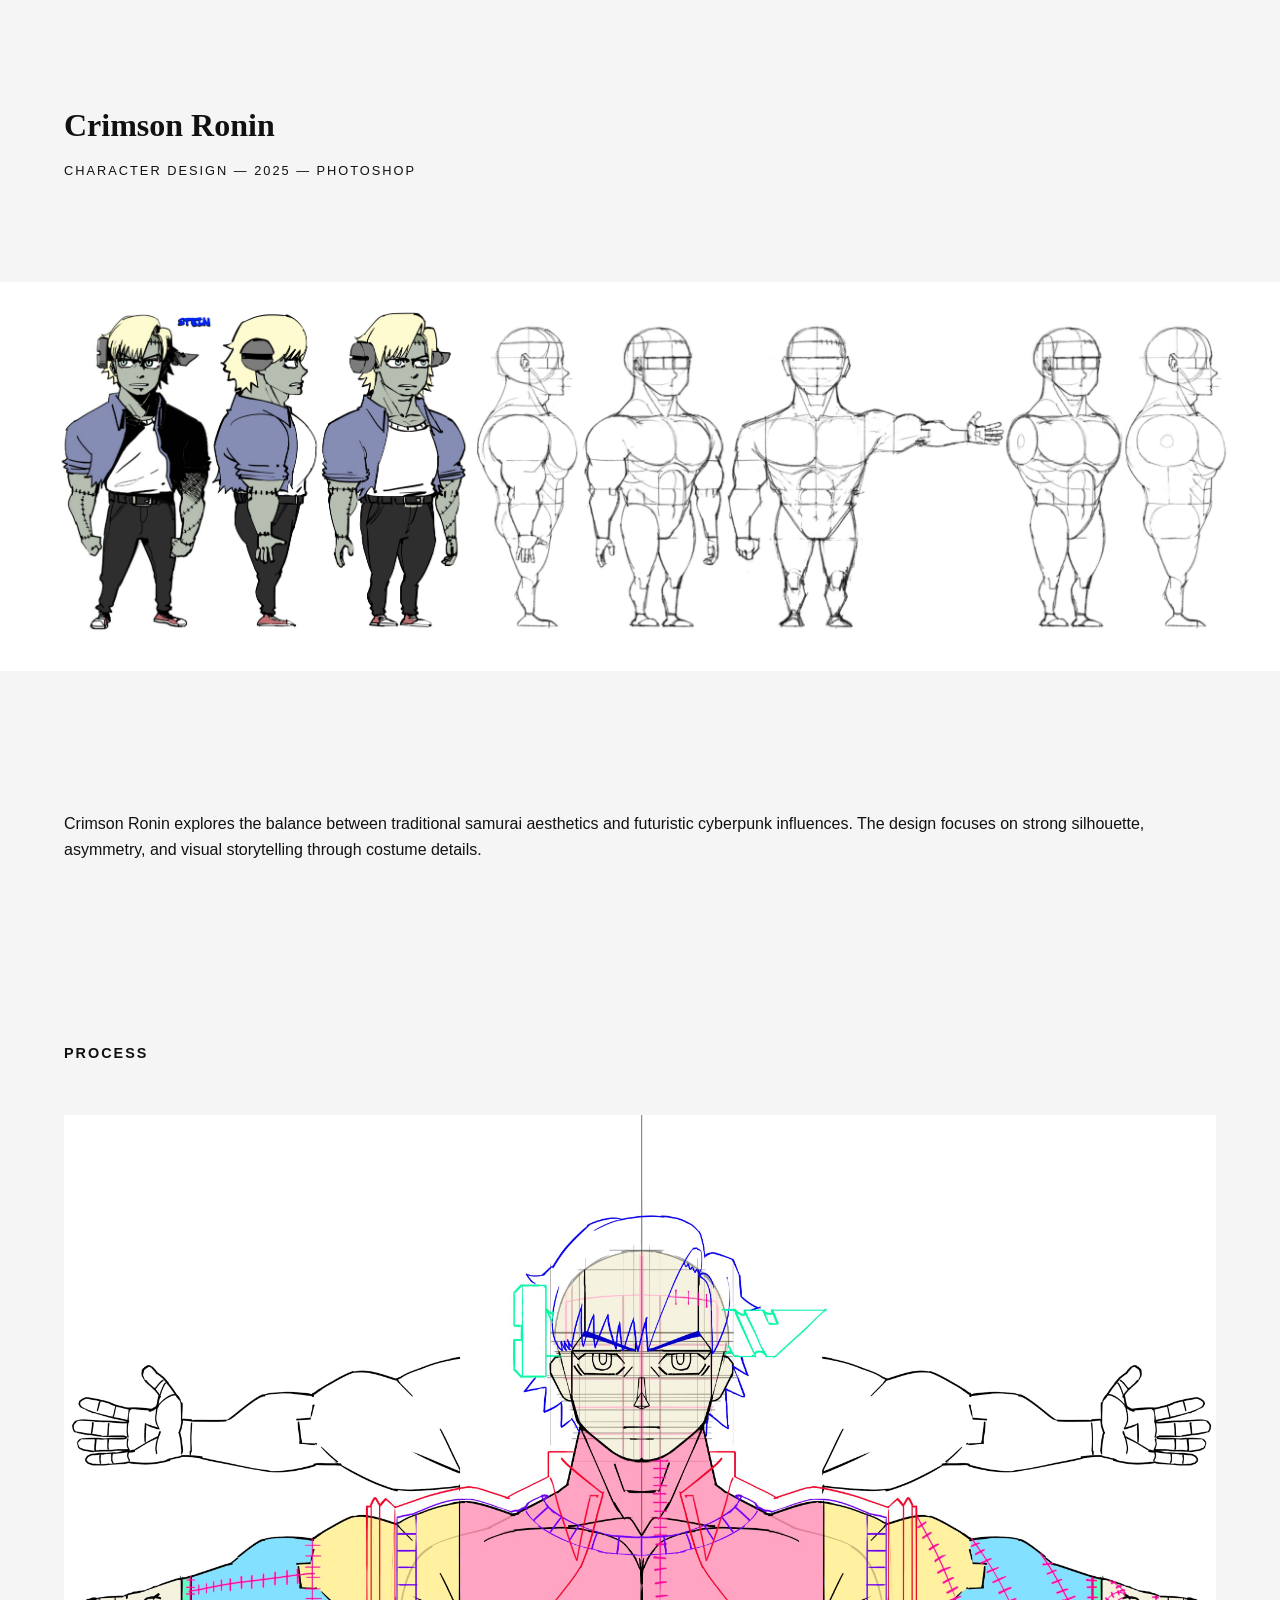
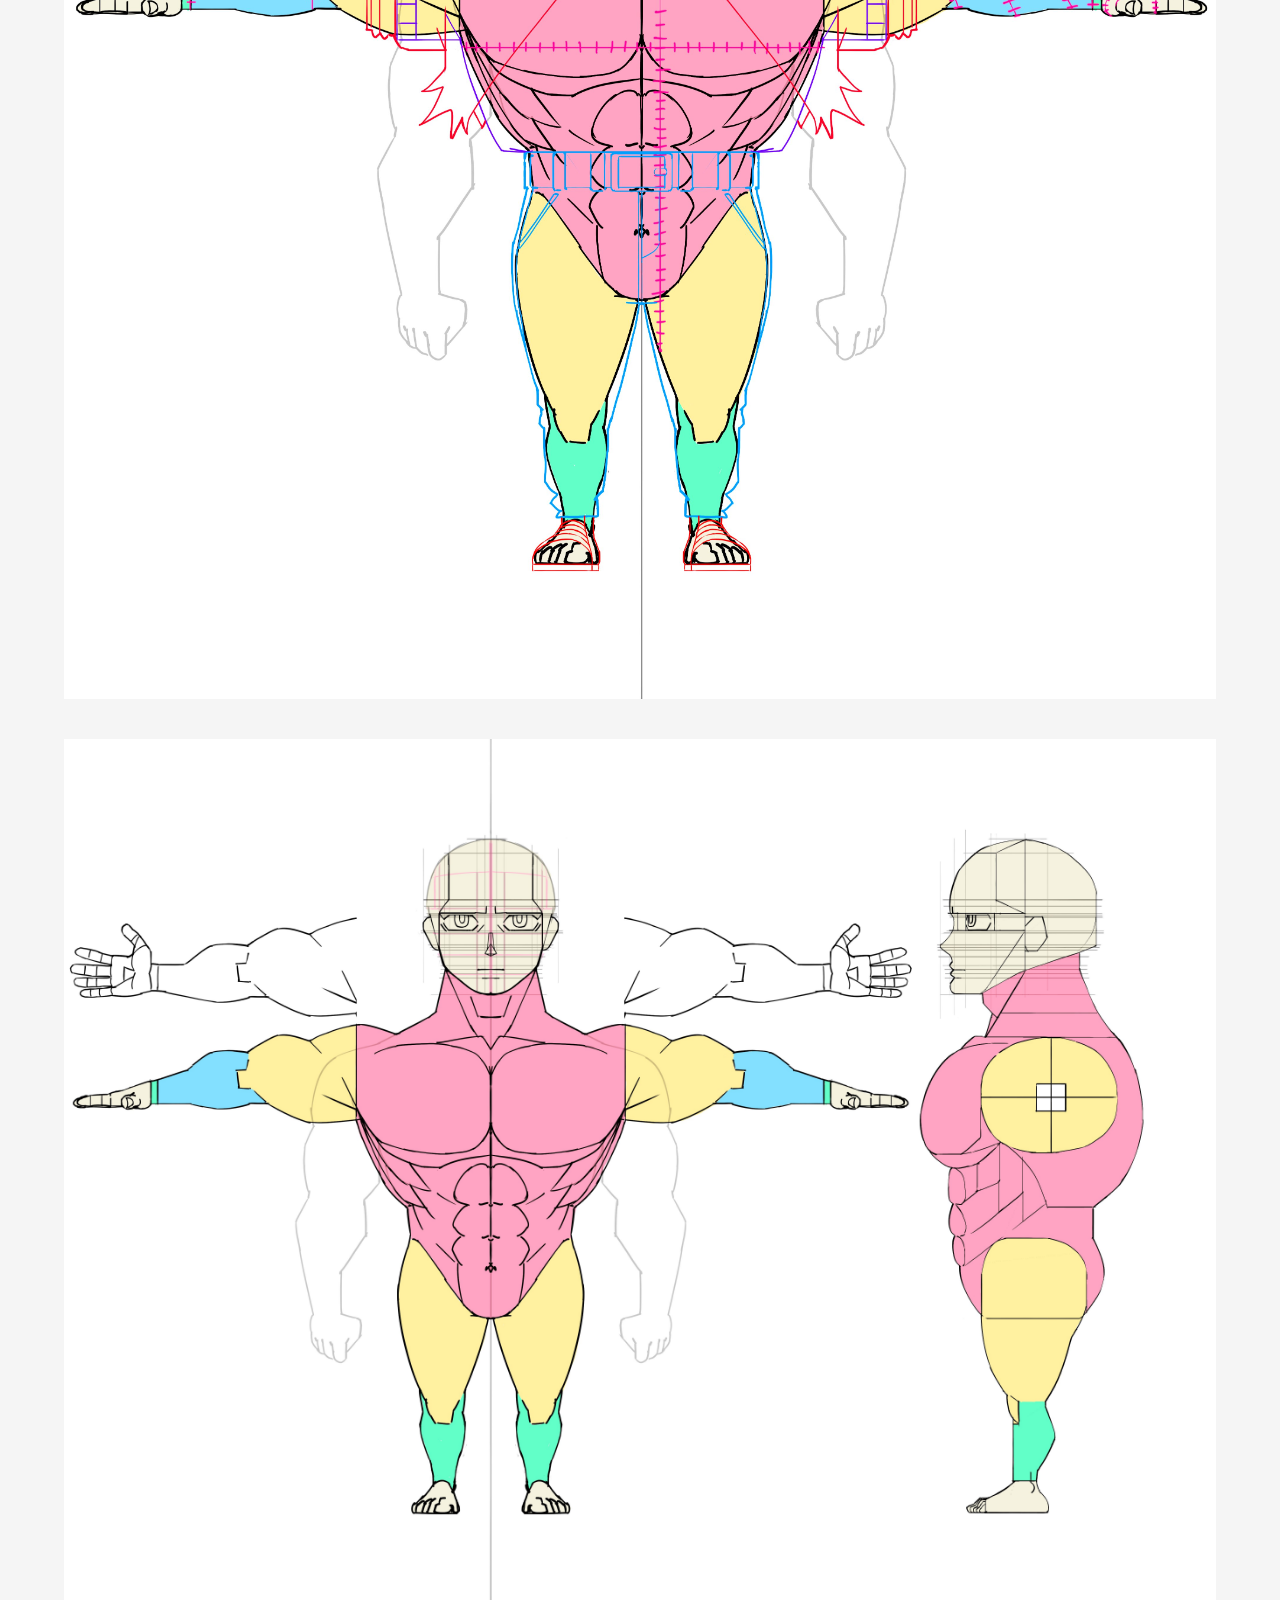
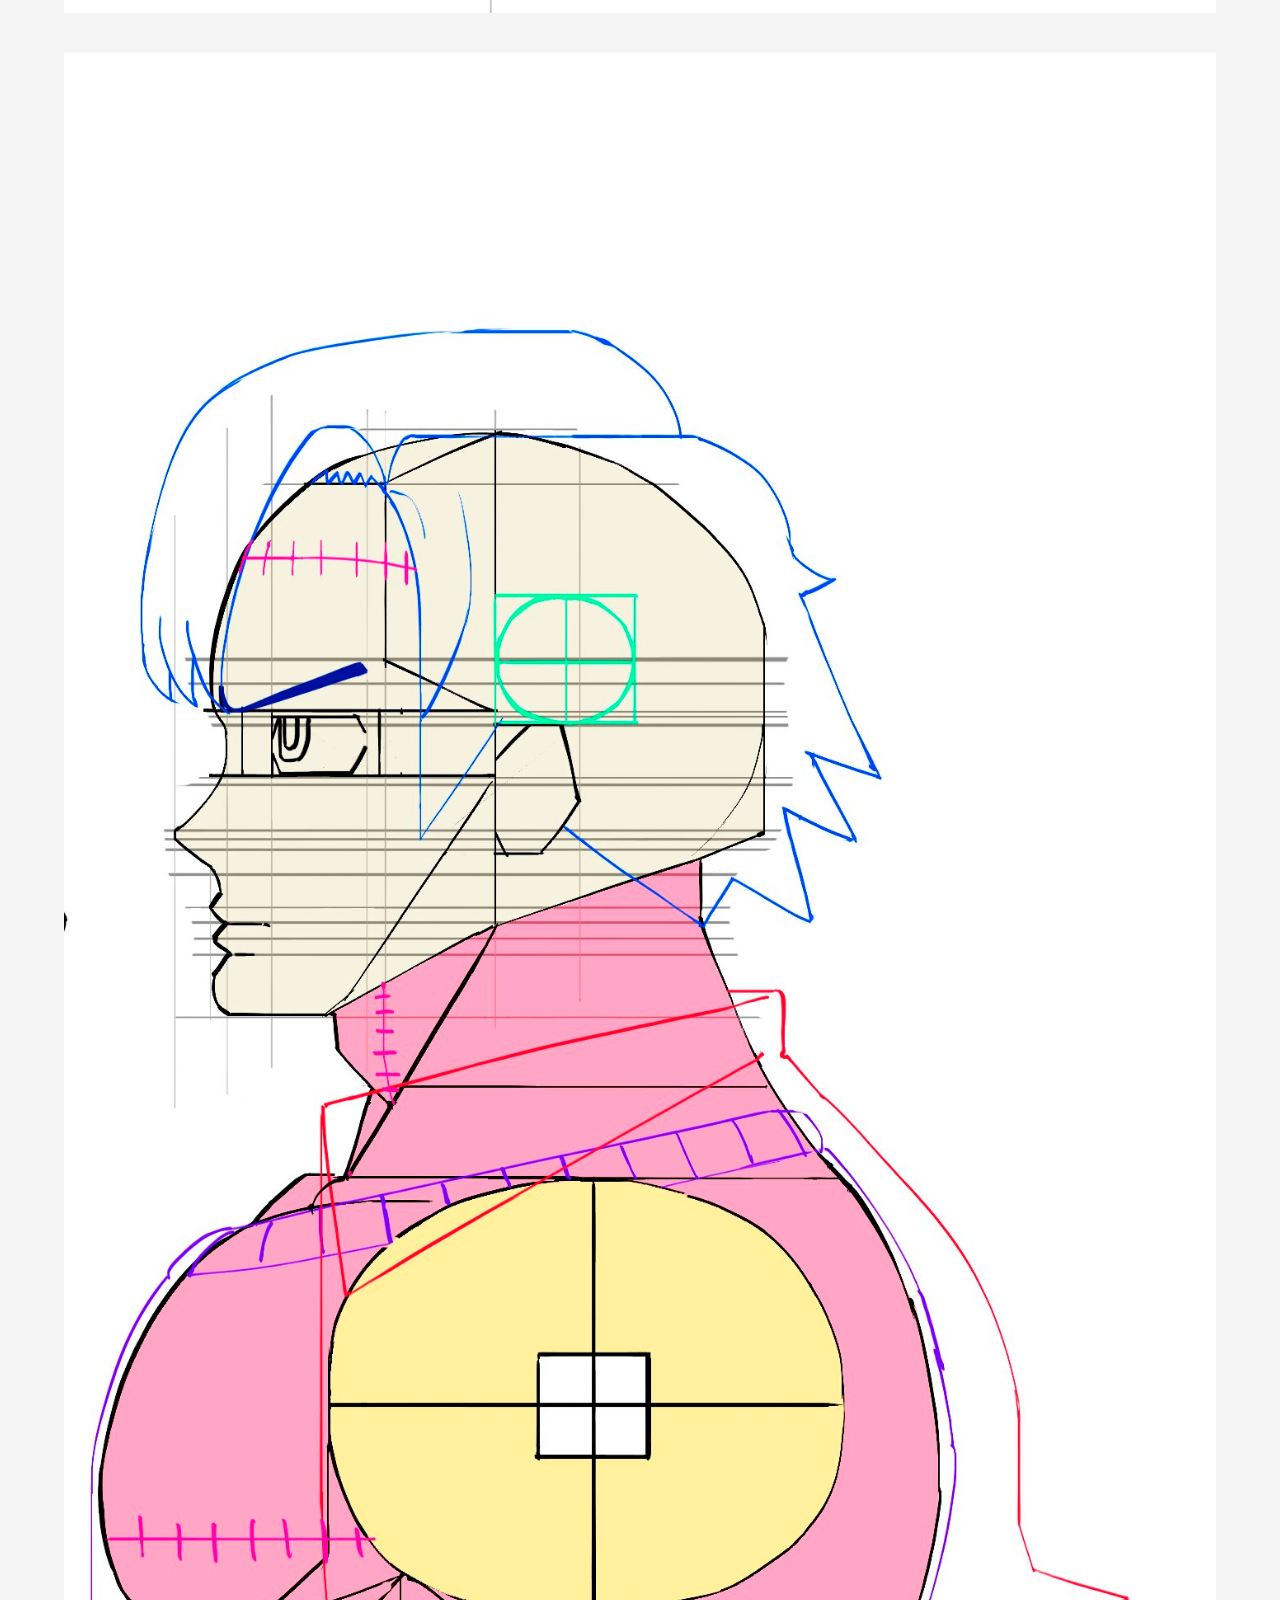
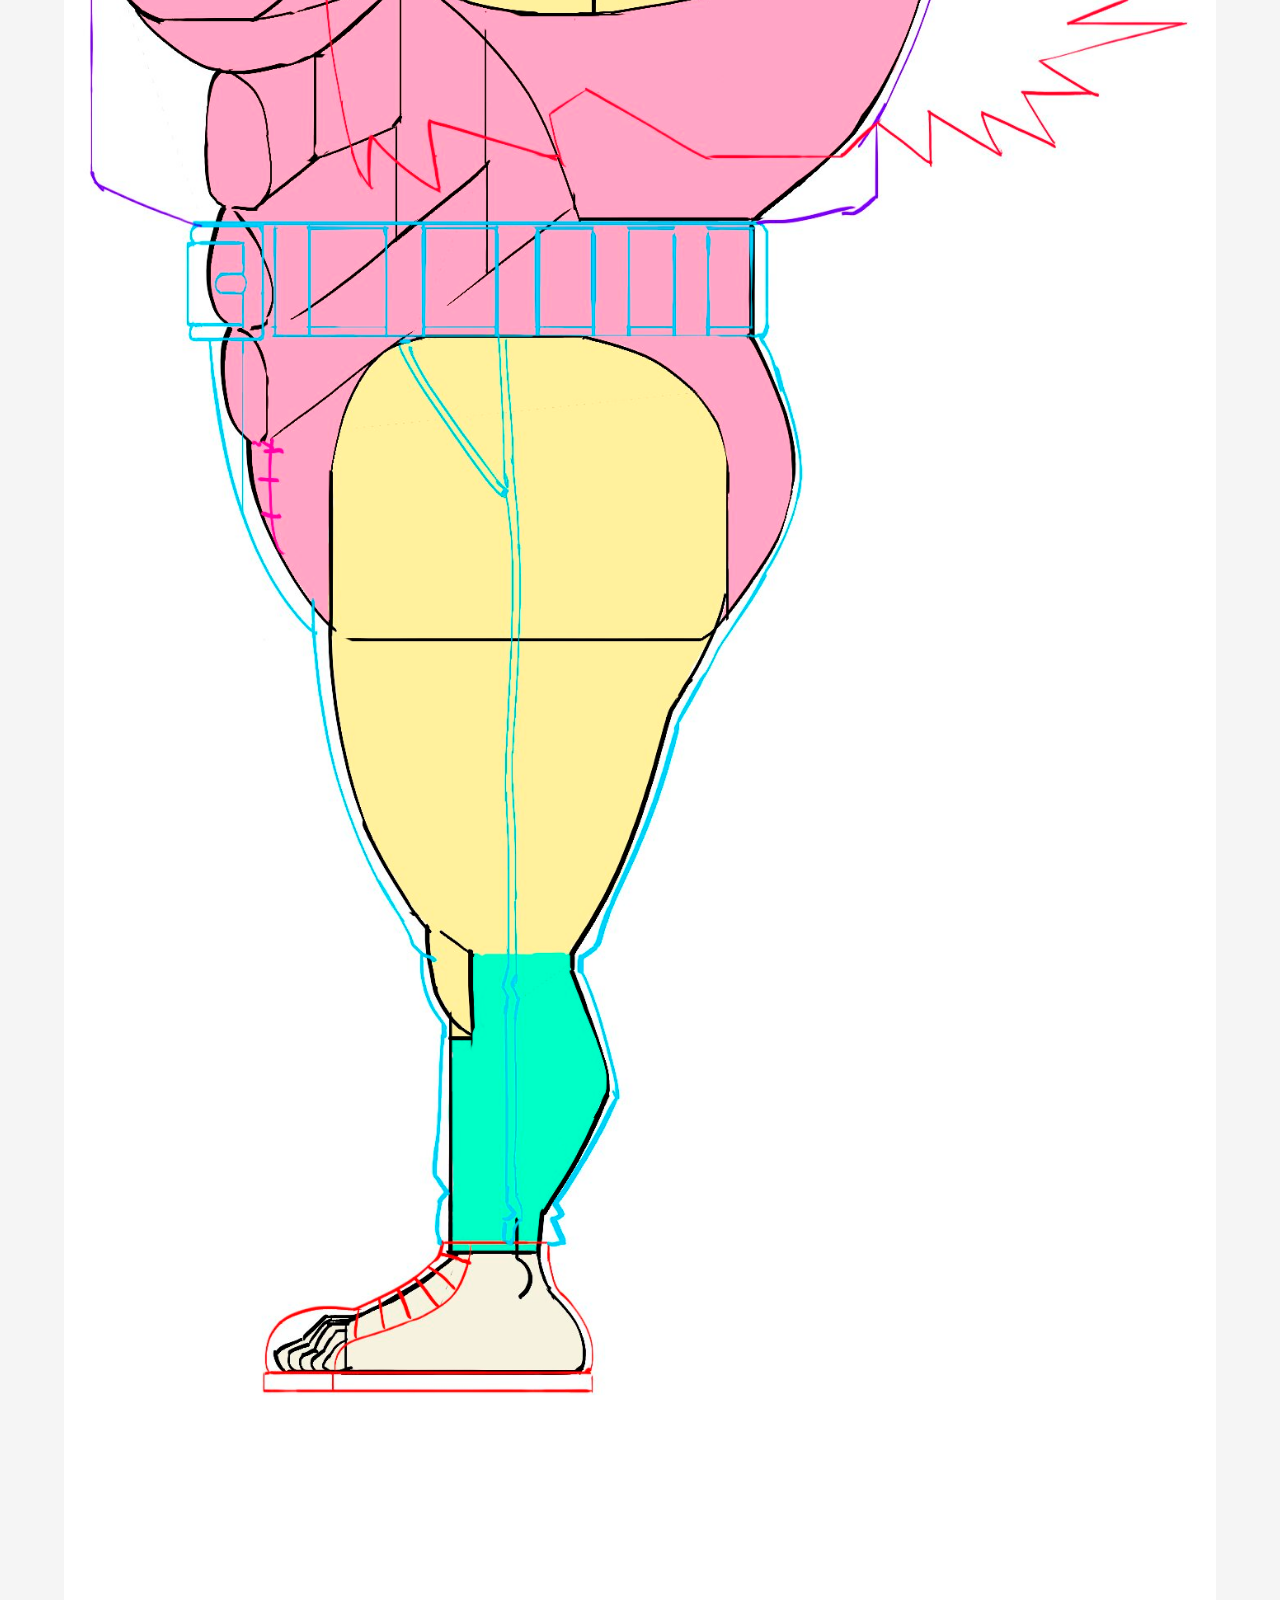
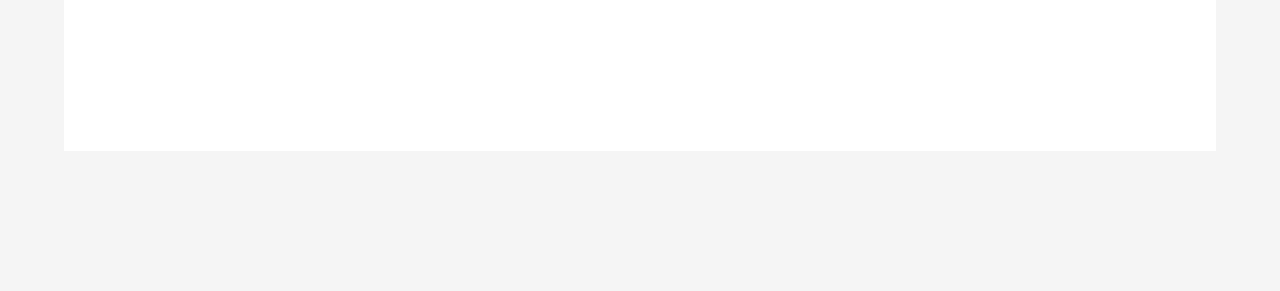
==== project-ronin.html @ 9b2e27d1 "Add files via upload I added all the files to test the webpage." ====
<!DOCTYPE html>
<html lang="en">
<head>
  <meta charset="UTF-8">
  <meta name="viewport" content="width=device-width, initial-scale=1.0">
  <title>Crimson Ronin — Andrew Lee</title>
  <link rel="stylesheet" href="style.css">
</head>

<body>

<main>

<section class="project-hero">
  <div class="container">
    <h1>Crimson Ronin</h1>
    <p class="project-meta">Character Design — 2025 — Photoshop</p>
  </div>
</section>

<section class="project-image">
  <img src="images/ronin-final.jpg" alt="Crimson Ronin Final Design">
</section>

<section class="project-description">
  <div class="container">
    <p>
      Crimson Ronin explores the balance between traditional samurai aesthetics
      and futuristic cyberpunk influences. The design focuses on strong silhouette,
      asymmetry, and visual storytelling through costume details.
    </p>
  </div>
</section>

<section class="project-process">
  <div class="container">
    <h2 class="section-title">Process</h2>

    <img src="images/ronin-sketch1.jpg" alt="Early Sketch">
    <img src="images/ronin-variations.jpg" alt="Character Variations">
    <img src="images/ronin-expressions.jpg" alt="Expression Sheet">

  </div>
</section>

</main>

</body>
</html>
---- style.css ----
/* RESET BASE */
* {
  margin: 0;
  padding: 0;
  box-sizing: border-box;
}

body {
  font-family: 'Inter', sans-serif;
  background-color: #f5f5f5;
  color: #111;
  line-height: 1.6;
  transition: background-color 0.3s ease;
}

body {
  opacity: 0;
  animation: fadeIn 1.0s ease forwards;
}

@keyframes fadeIn {
  to {
    opacity: 1;
  }
}

/* CONTENEDOR CENTRAL */
.container {
  width: 90%;
  max-width: 1200px;
  margin: 0 auto;
}

/* HEADER */
.site-header {
  padding: 40px 0 20px 0;
}

.logo {
  font-size: 1.8rem;
  font-weight: 600;
  font-family: 'Playfair Display', serif;
  letter-spacing: 1px;
}

/* HERO */

.hero-header {
  padding: 60px 5% 30px 5%;
}

.hero {
  width: 100%;
  position: relative;
}

.hero-subtitle {
  font-size: 0.9rem;
  font-weight: 400;
  letter-spacing: 2px;
  text-transform: uppercase;
  margin-top: 10px;
}

.hero img {
  width: 100%;
  height: 85vh;
  object-fit: cover;
  display: block;
}

/* SECTIONS */
section {
  padding: 100px 0;
}

.section-title {
  font-size: 0.9rem;
  font-weight: 600;
  letter-spacing: 2px;
  text-transform: uppercase;
  margin-bottom: 50px;
}

a {
  text-decoration: none;
  color: #111;
  border-bottom: 1px solid #111;
  transition: opacity 0.2s ease;
}

a:hover {
  opacity: 0.6;
}

/* SKILLS */ 

.skills {
  list-style: none;
  padding: 0;
  display: grid;
  grid-template-columns: repeat(2, 1fr);
  gap: 10px 40px;
  max-width: 600px;
}

.skills li {
  font-size: 0.95rem;
}

/* GALLERY GRID */
.grid {
  display: grid;
  grid-template-columns: repeat(4, 1fr);
  gap: 30px;
}

.art-item {
  overflow: hidden;
  cursor: pointer;
}

.art-item img {
  width: 100%;
  height: 100%;
  object-fit: cover;
  transition: transform 0.4s ease;
  display: block;
}

.art-item:hover img {
  transform: scale(1.03);
}



/* ABOUT & CONTACT */
.about p,
.contact p {
  max-width: 600px;
}

.cv-button {
  display: inline-block;
  margin-top: 20px;
  font-size: 0.8rem;
  letter-spacing: 1px;
  text-transform: uppercase;
  border: 1px solid #111;
  padding: 8px 16px;
  transition: all 0.2s ease;
}

.cv-button:hover {
  background: #111;
  color: #f5f5f5;
}

/* PROJECT-RONIN.HTML */

.project-hero {
  padding: 100px 0 40px 0;
}

.project-hero h1 {
  font-size: 2rem;
  font-family: 'Playfair Display', serif;
  margin-bottom: 10px;
}

.project-meta {
  font-size: 0.8rem;
  letter-spacing: 2px;
  text-transform: uppercase;
}

.project-image {
  padding: 60px 0;
}

.project-image img {
  width: 100%;
  height: auto;
  display: block;
}

.project-description {
  padding: 80px 0;
}

.project-process img {
  width: 100%;
  margin-bottom: 40px;
  display: block;
}

/* JS MODAL */

.modal {
  display: none;
  position: fixed;
  inset: 0;
  background: rgba(245, 245, 245, 0.98);
  justify-content: center;
  align-items: center;
  z-index: 1000;
  overflow: hidden;
}

.modal-content {
  width: auto;
  height: auto;
  max-width: 100%;
  max-height: 75vh;
  object-fit: contain;
}

.close {
  position: absolute;
  top: 40px;
  right: 60px;
  font-size: 2rem;
  cursor: pointer;
  font-weight: 300;
}

.modal-wrapper {
    text-align: center;
    max-width: 90vw;
    max-height: 90vh;
}

.modal-info {
  margin-top: 20px;
}

.modal-info h3 {
  font-weight: 500;
  margin-bottom: 5px;
}

.modal-info p {
  font-size: 0.85rem;
  letter-spacing: 1px;
  text-transform: uppercase;
}
/* RESPONSIVE */

@media (max-width: 1000px) {
  .grid {
    grid-template-columns: repeat(2, 1fr);
  }
}

@media (max-width: 600px) {
  .grid {
    grid-template-columns: 1fr;
  }

  section {
    padding: 60px 0;
  }
}
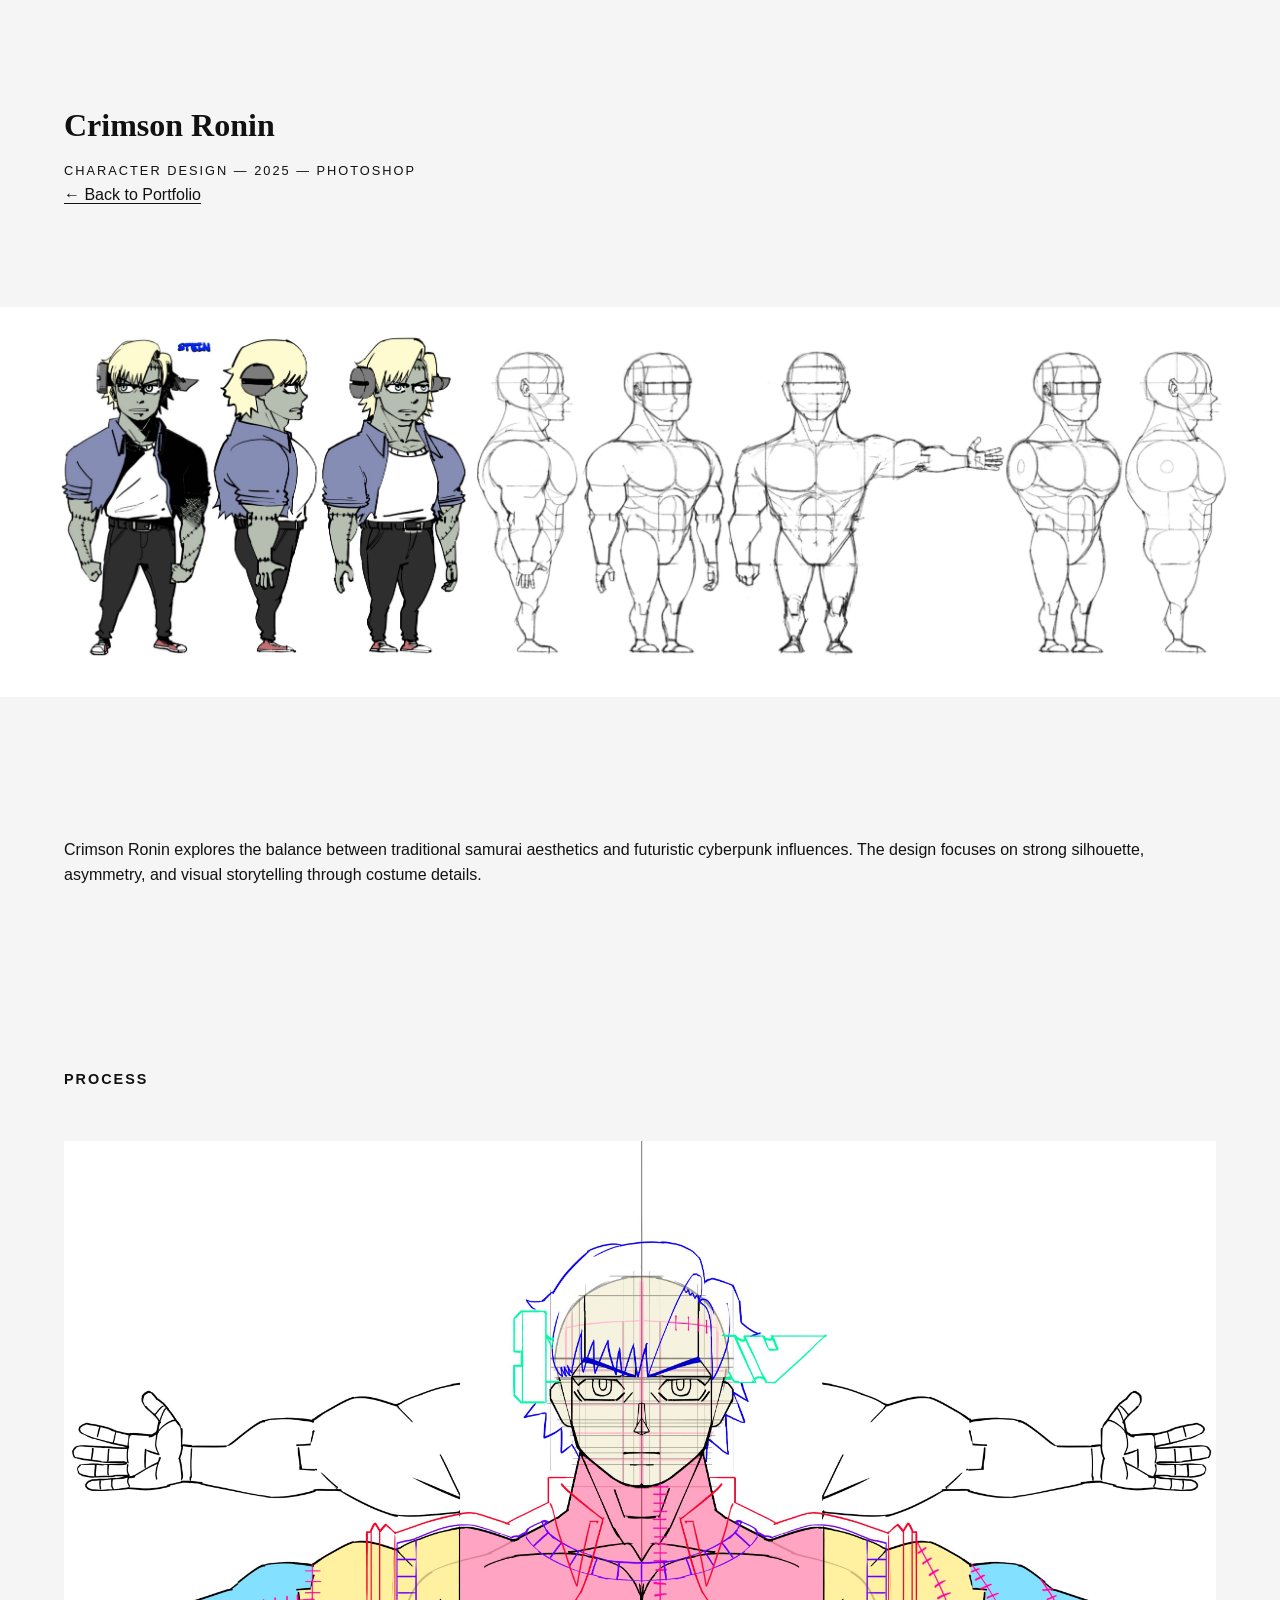
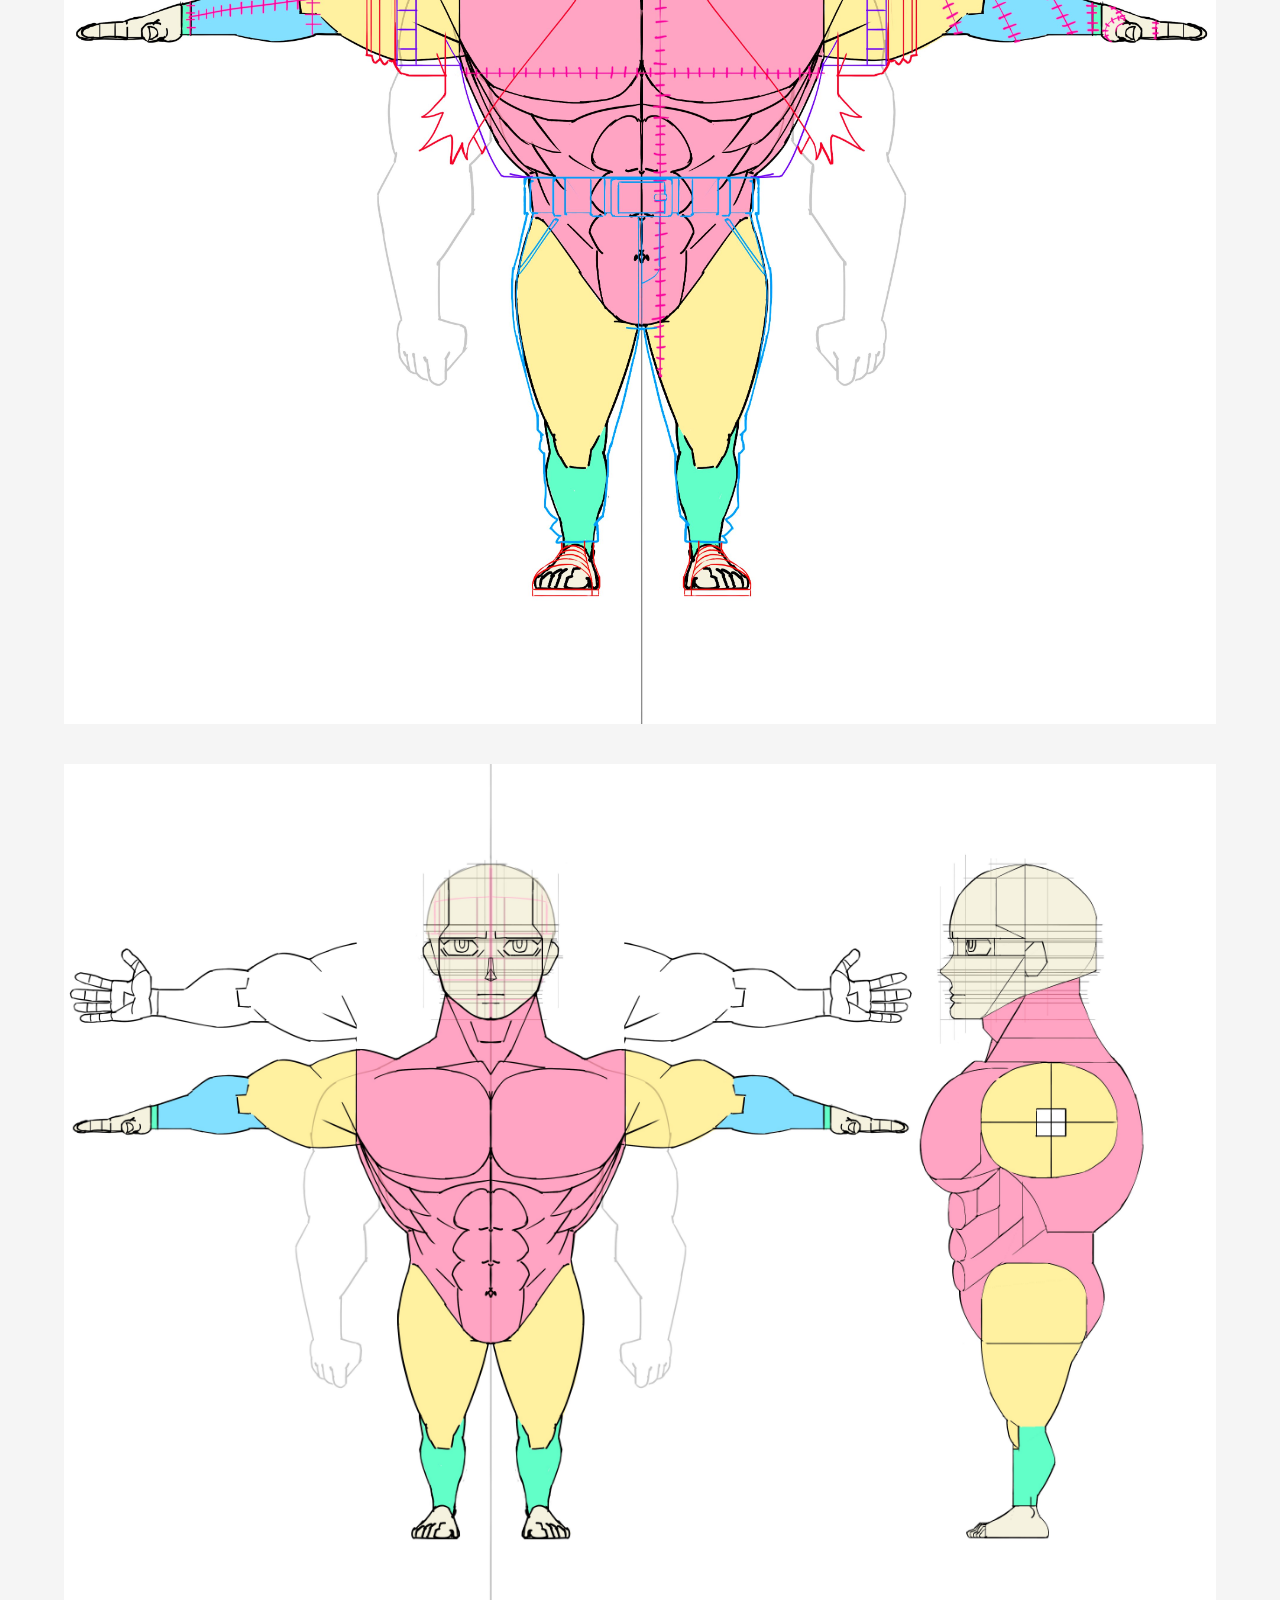
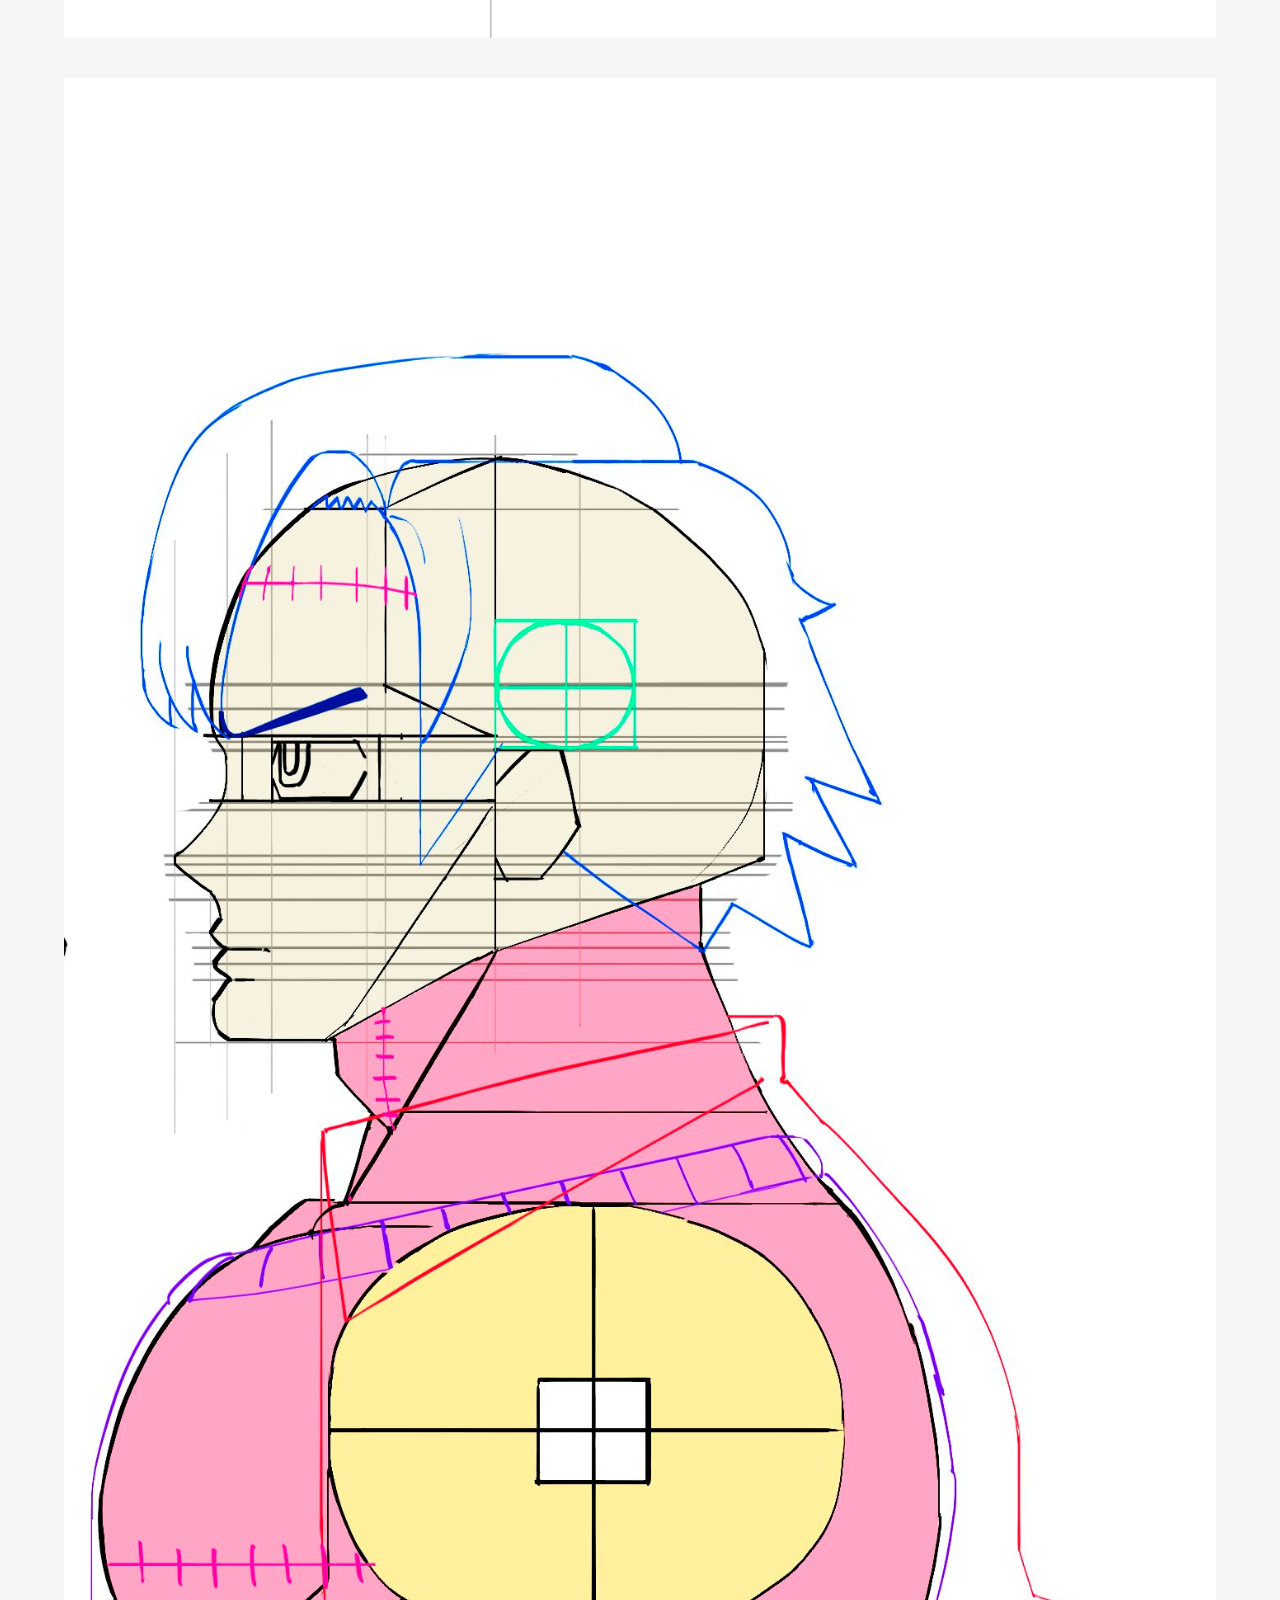
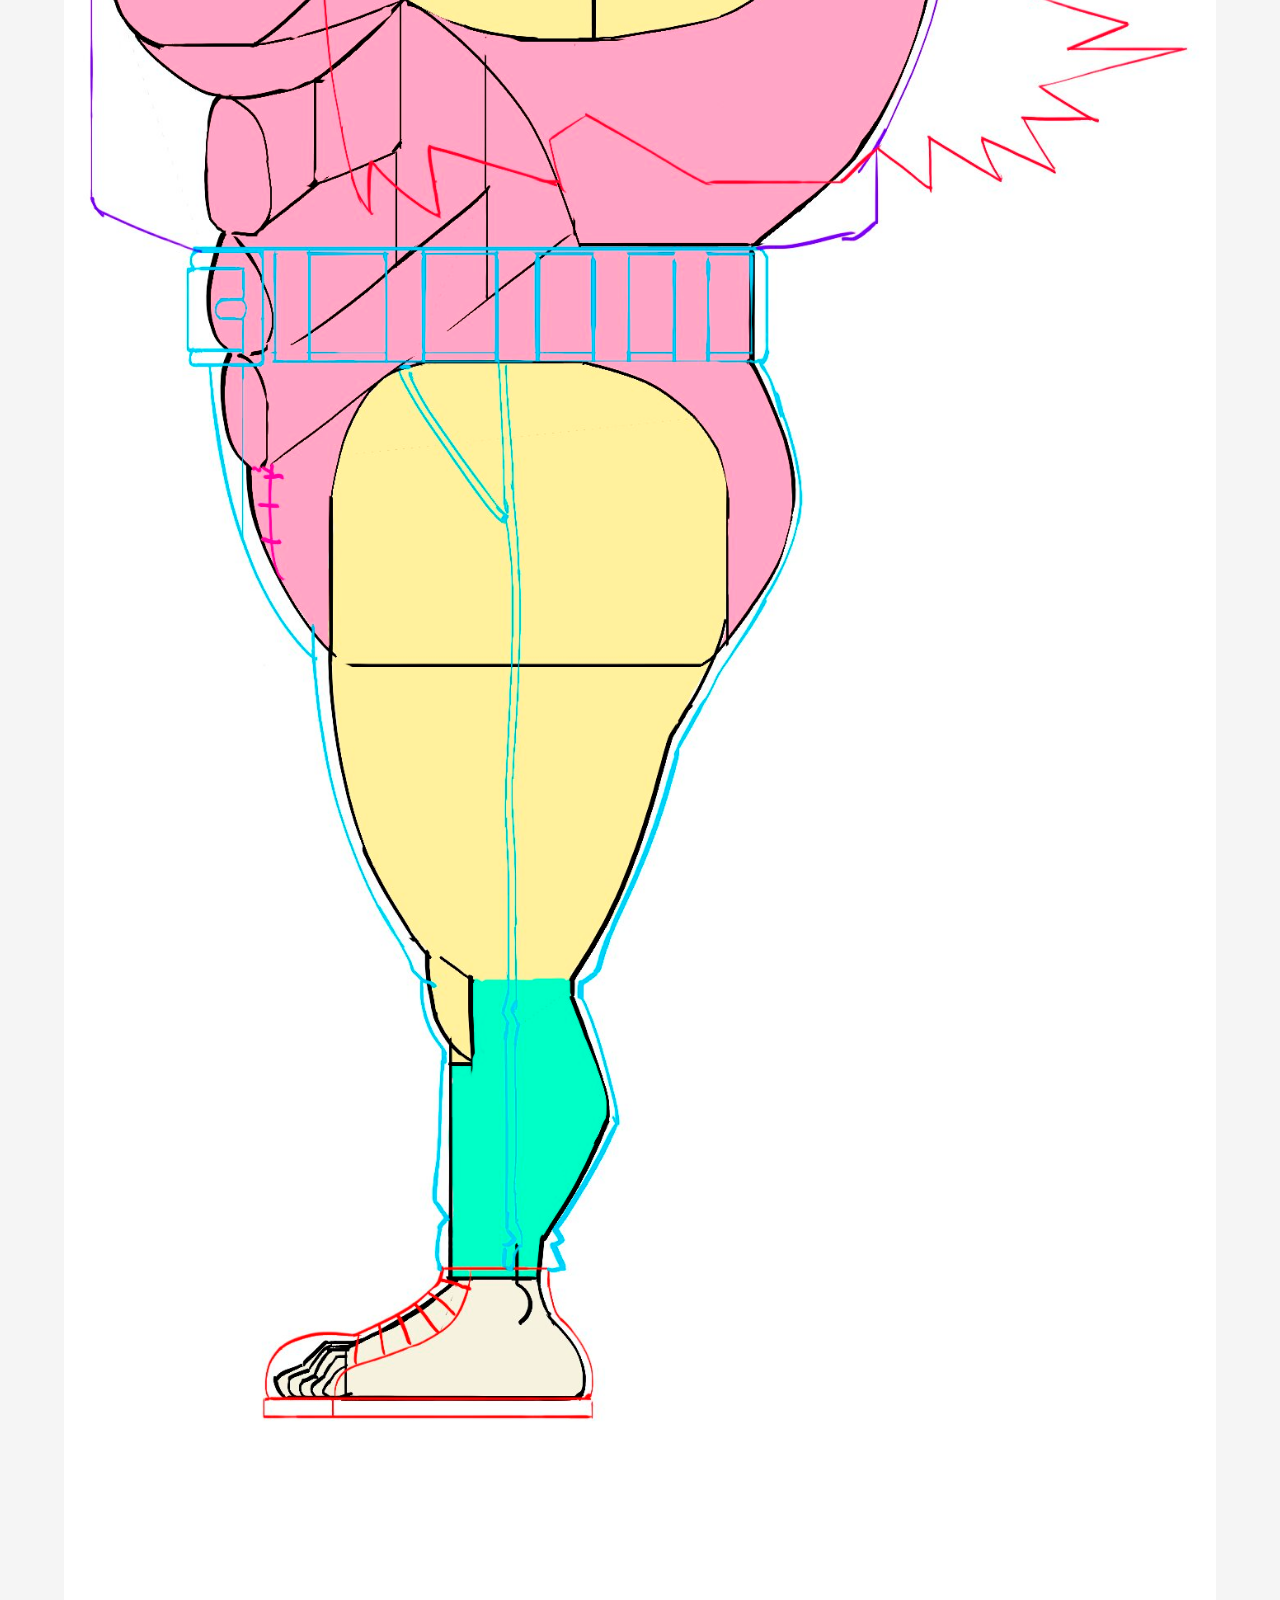
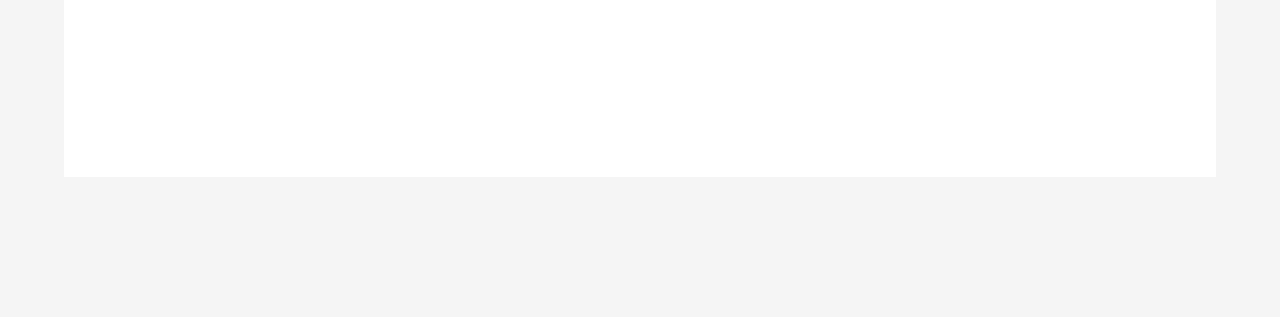
==== commit a077d1d5: "Update project-ronin.html" ====
--- a/project-ronin.html
+++ b/project-ronin.html
@@ -15,6 +15,7 @@
   <div class="container">
     <h1>Crimson Ronin</h1>
     <p class="project-meta">Character Design — 2025 — Photoshop</p>
+    <a href="index.html" class="back-link">← Back to Portfolio</a>
   </div>
 </section>
 
@@ -46,4 +47,4 @@
 </main>
 
 </body>
-</html>+</html>
